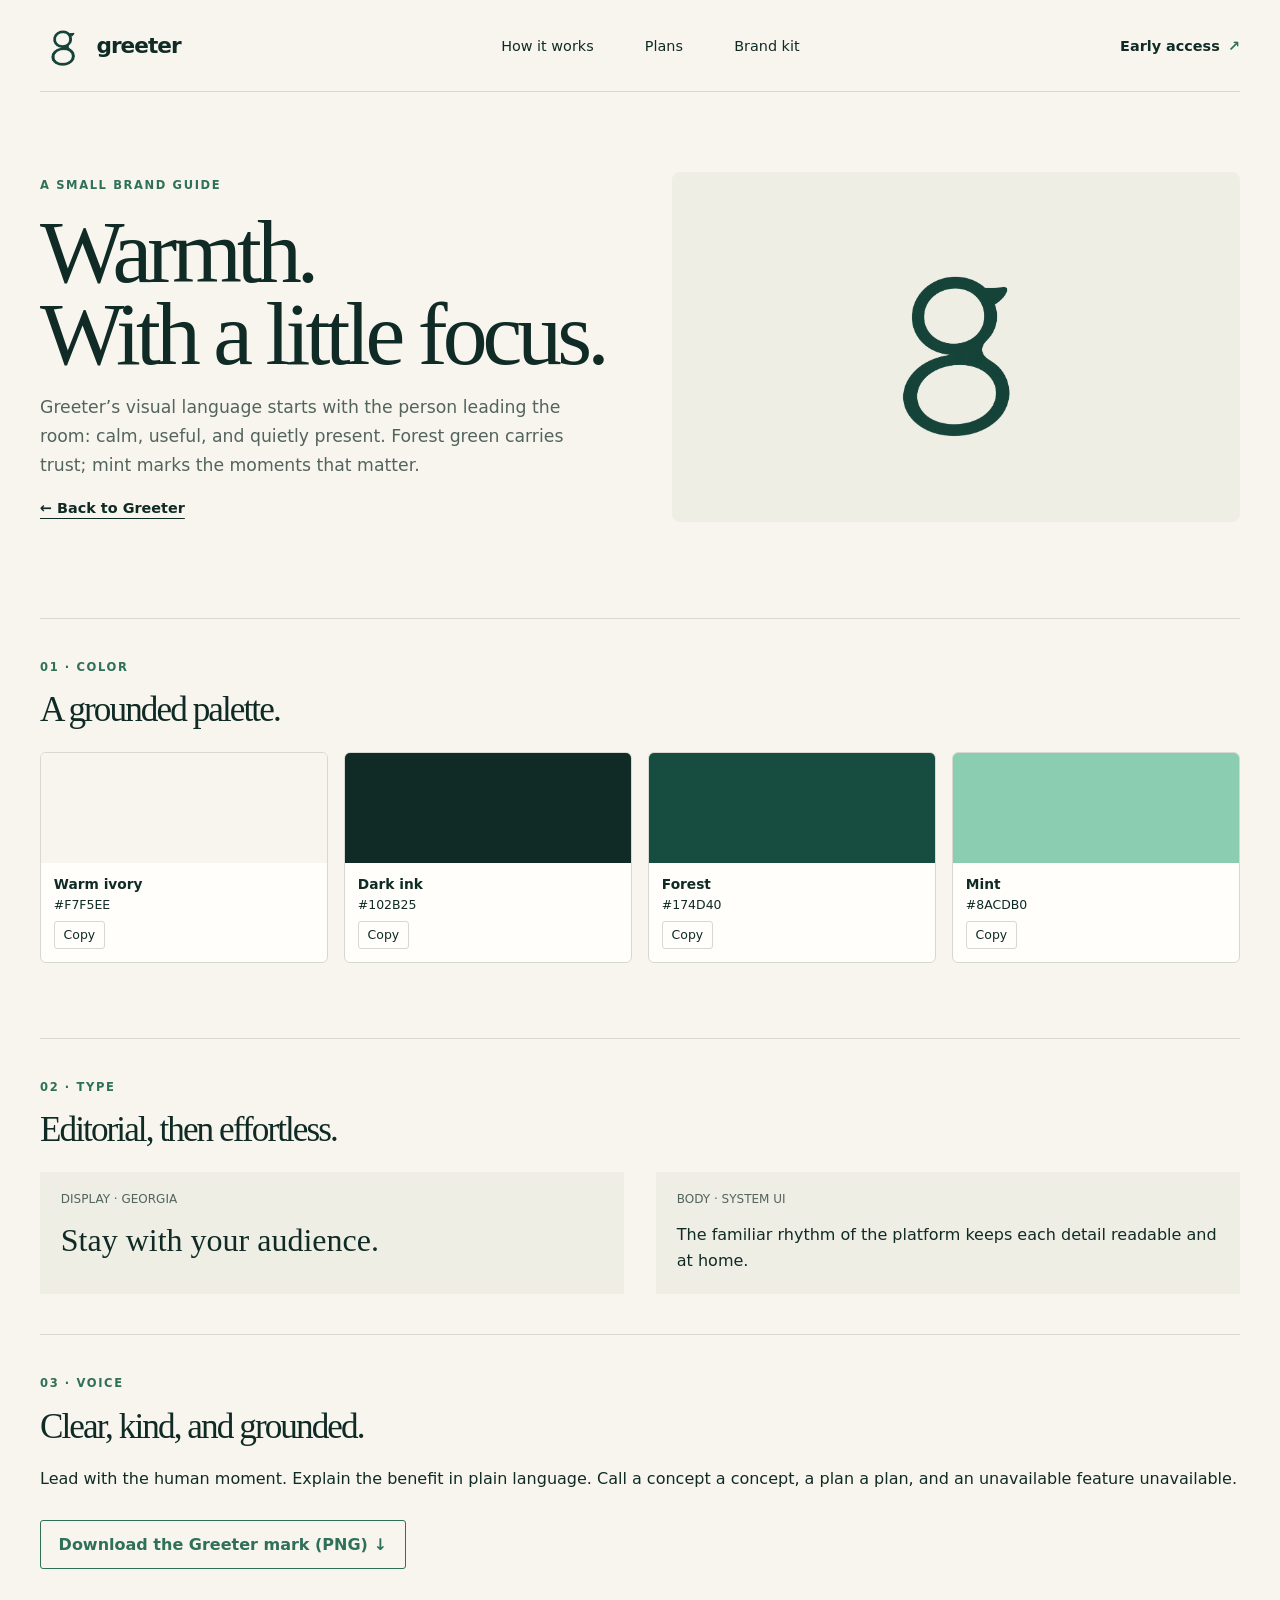
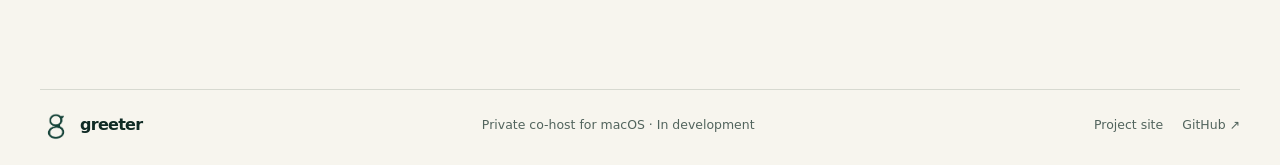
==== brand.html @ 4666f078 "Import Greeter website from reviewed draft" ====
<!doctype html>
<html lang="en">
<head>
  <meta charset="utf-8">
  <meta name="viewport" content="width=device-width, initial-scale=1">
  <meta name="color-scheme" content="light">
  <meta name="description" content="The Greeter brand kit: mark, colors, type, and voice.">
  <title>Greeter brand kit</title>
  <link rel="icon" type="image/png" href="assets/bubble-g.png">
  <link rel="stylesheet" href="styles.css">
  <script src="script.js" defer></script>
</head>
<body class="brand-page">
  <a class="skip-link" href="#main">Skip to content</a>
  <header class="site-header wrap">
    <a class="wordmark" href="index.html" aria-label="Greeter home"><img src="assets/bubble-g.png" width="44" height="44" alt=""><span>greeter</span></a>
    <nav aria-label="Main navigation"><a href="index.html#how">How it works</a><a href="index.html#plans">Plans</a><a href="brand.html" aria-current="page">Brand kit</a></nav>
    <a class="header-link" href="index.html#plans">Early access <span aria-hidden="true">↗</span></a>
  </header>
  <main id="main" class="wrap">
    <section class="brand-hero" aria-labelledby="brand-title">
      <div>
        <p class="eyebrow">A small brand guide</p>
        <h1 id="brand-title">Warmth.<br>With a little focus.</h1>
        <p>Greeter’s visual language starts with the person leading the room: calm, useful, and quietly present. Forest green carries trust; mint marks the moments that matter.</p>
        <a class="text-link" href="index.html">← Back to Greeter</a>
      </div>
      <div class="brand-preview"><img src="assets/bubble-g.png" width="1024" height="1024" alt="Greeter’s forest-green lowercase g speech mark with a mint accent." fetchpriority="high"></div>
    </section>

    <div class="brand-sections">
      <section class="brand-section" aria-labelledby="colors-title">
        <p class="eyebrow">01 · Color</p>
        <h2 id="colors-title">A grounded palette.</h2>
        <div class="swatches">
          <article class="swatch"><div class="swatch-color" style="--swatch:#f7f5ee"></div><div class="swatch-copy"><strong>Warm ivory</strong><span>#F7F5EE</span><button type="button" data-copy="#F7F5EE" aria-label="Copy Warm ivory hex value" hidden>Copy</button></div></article>
          <article class="swatch"><div class="swatch-color" style="--swatch:#102b25"></div><div class="swatch-copy"><strong>Dark ink</strong><span>#102B25</span><button type="button" data-copy="#102B25" aria-label="Copy Dark ink hex value" hidden>Copy</button></div></article>
          <article class="swatch"><div class="swatch-color" style="--swatch:#174d40"></div><div class="swatch-copy"><strong>Forest</strong><span>#174D40</span><button type="button" data-copy="#174D40" aria-label="Copy Forest hex value" hidden>Copy</button></div></article>
          <article class="swatch"><div class="swatch-color" style="--swatch:#8acdb0"></div><div class="swatch-copy"><strong>Mint</strong><span>#8ACDB0</span><button type="button" data-copy="#8ACDB0" aria-label="Copy Mint hex value" hidden>Copy</button></div></article>
        </div>
        <p class="copy-status" role="status" aria-live="polite"></p>
      </section>

      <section class="brand-section" aria-labelledby="type-title">
        <p class="eyebrow">02 · Type</p>
        <h2 id="type-title">Editorial, then effortless.</h2>
        <div class="type-sample">
          <div><span>DISPLAY · GEORGIA</span><p class="type-display">Stay with your audience.</p></div>
          <div><span>BODY · SYSTEM UI</span><p class="type-body">The familiar rhythm of the platform keeps each detail readable and at home.</p></div>
        </div>
      </section>

      <section class="brand-section" aria-labelledby="voice-title">
        <p class="eyebrow">03 · Voice</p>
        <h2 id="voice-title">Clear, kind, and grounded.</h2>
        <p>Lead with the human moment. Explain the benefit in plain language. Call a concept a concept, a plan a plan, and an unavailable feature unavailable.</p>
        <a class="brand-download" href="assets/bubble-g.png" download="bubble-g.png">Download the Greeter mark (PNG) ↓</a>
      </section>
    </div>
  </main>
  <footer class="site-footer wrap">
    <a class="footer-mark" href="index.html"><img src="assets/bubble-g.png" width="32" height="32" alt=""><span>greeter</span></a>
    <p>Private co-host for macOS · In development</p>
    <div><a href="index.html">Project site</a><a href="https://github.com/sirerun/greeter">GitHub ↗</a></div>
  </footer>
</body>
</html>
---- styles.css ----
:root {
  color-scheme: light;
  --paper: #f7f5ee;
  --paper-raised: #fffefa;
  --ink: #102b25;
  --muted: #52645d;
  --forest: #174d40;
  --forest-deep: #10392f;
  --accent: #2f7059;
  --mint: #8acdb0;
  --line: #d7d9d0;
  --soft: #eeeee5;
  --display: Georgia, "Times New Roman", serif;
  --body: system-ui, -apple-system, BlinkMacSystemFont, "Segoe UI", sans-serif;
  font-family: var(--body);
  background: var(--paper);
  color: var(--ink);
}
* { box-sizing: border-box; }
html { scroll-behavior: smooth; scroll-padding-top: 1.5rem; }
body { margin: 0; min-width: 320px; background: var(--paper); color: var(--ink); }
a { color: inherit; text-underline-offset: .22em; }
a:focus-visible, button:focus-visible, summary:focus-visible { outline: 3px solid var(--accent); outline-offset: 4px; border-radius: 4px; }
img { display: block; max-width: 100%; height: auto; }
.wrap { width: min(1200px, calc(100% - 64px)); margin-inline: auto; }
.skip-link { position: absolute; top: -5rem; left: 1rem; z-index: 9; padding: .8rem 1rem; background: var(--ink); color: var(--paper); }
.skip-link:focus { top: 1rem; }
.site-header { min-height: 92px; display: flex; align-items: center; justify-content: space-between; gap: 1.5rem; border-bottom: 1px solid var(--line); }
.wordmark, .footer-mark { display: inline-flex; align-items: center; gap: .65rem; text-decoration: none; font: 650 1.35rem var(--body); letter-spacing: -.045em; }
.wordmark img { width: 46px; height: 46px; object-fit: contain; }
.site-header nav { display: flex; align-items: center; gap: clamp(1.25rem, 4vw, 3.2rem); }
.site-header nav a, .header-link { font-size: .9rem; text-decoration: none; }
.site-header nav a { color: var(--ink); }
.site-header nav a:hover, .header-link:hover { color: var(--accent); }
.header-link { font-weight: 650; white-space: nowrap; }
.header-link span { color: var(--accent); margin-left: .2rem; }
.hero { display: flex; flex-direction: column; align-items: center; padding: clamp(3.6rem, 7vw, 6.5rem) 0 2rem; text-align: center; }
.eyebrow { margin: 0 0 1.1rem; color: var(--accent); font-size: .72rem; font-weight: 720; letter-spacing: .14em; line-height: 1.45; text-transform: uppercase; }
h1, h2, h3, p { margin-top: 0; }
h1, h2 { font-family: var(--display); font-weight: 400; letter-spacing: -.055em; }
h1 { max-width: 1100px; margin-bottom: 1.15rem; font-size: clamp(3.7rem, 8vw, 7.3rem); line-height: .91; }
.hero-intro { max-width: 760px; margin-bottom: 1.3rem; color: var(--muted); font-size: clamp(1rem, 1.7vw, 1.23rem); line-height: 1.65; }
.hero-actions { display: flex; flex-wrap: wrap; align-items: center; justify-content: center; gap: 1.65rem; margin-bottom: 1.6rem; }
.button { min-height: 50px; display: inline-flex; align-items: center; justify-content: center; gap: .75rem; padding: .8rem 1.5rem; border: 1px solid transparent; border-radius: 999px; font-size: .9rem; font-weight: 650; text-decoration: none; transition: background-color .18s ease, transform .18s ease; }
.button:hover { transform: translateY(-2px); }
.button-primary { min-width: 196px; background: var(--forest); color: #fff; }
.button-primary:hover { background: var(--forest-deep); }
.text-link { color: var(--ink); font-size: .9rem; font-weight: 550; text-decoration-thickness: 1px; text-underline-offset: .3rem; }
.concept-frame { width: min(100%, 980px); margin: .2rem auto 0; }
.concept-frame img { width: 100%; height: auto; object-fit: contain; }
.concept-frame figcaption { margin-top: -.5rem; color: var(--muted); font-size: .75rem; }
.how { padding-block: clamp(4.5rem, 8vw, 7.4rem); border-top: 1px solid var(--line); }
.how h2, .plans h2, .faq h2, .brand-section h2 { max-width: 800px; margin-bottom: 1rem; font-size: clamp(2.7rem, 5.5vw, 4.8rem); line-height: .99; }
.section-intro { max-width: 710px; margin-bottom: 3rem; color: var(--muted); font-size: 1.08rem; line-height: 1.7; }
.principles { display: grid; grid-template-columns: repeat(3, 1fr); border-top: 1px solid var(--line); }
.principles article { padding: 1.5rem 1.5rem 0 0; }
.principle-index { display: inline-block; margin-bottom: 1.25rem; color: var(--accent); font-family: var(--display); font-size: 1rem; }
.principles h3, .plan-option h3 { margin-bottom: .55rem; font: 400 1.45rem var(--display); }
.principles p { max-width: 300px; margin-bottom: 0; color: var(--muted); font-size: .92rem; line-height: 1.65; }
.plans { display: grid; grid-template-columns: minmax(260px, .75fr) minmax(0, 1.25fr); gap: clamp(3rem, 9vw, 9rem); padding-block: clamp(4.5rem, 8vw, 7.4rem); border-top: 1px solid var(--line); }
.plans-heading > p:last-child { max-width: 360px; color: var(--muted); line-height: 1.65; }
.plans h2 { font-size: clamp(2.7rem, 5vw, 4.4rem); }
.plan-options { display: grid; grid-template-columns: 1fr 1fr; column-gap: 2rem; align-content: start; }
.plan-option { padding: 1.35rem 0 1.5rem; border-top: 1px solid var(--line); }
.plan-kind { margin-bottom: .55rem; color: var(--muted); font-size: .78rem; }
.plan-option h3 { margin-bottom: .3rem; font-size: 1.4rem; }
.price { display: flex; align-items: baseline; gap: .5rem; margin: 0; }
.price > span:first-child { font: 400 clamp(2.7rem, 5vw, 4rem) var(--display); letter-spacing: -.05em; }
.price-unit { color: var(--muted); font-size: .82rem; }
.usage-note { grid-column: 1 / -1; margin: .7rem 0 0; padding: 1.15rem 1.25rem; border-left: 3px solid var(--accent); background: var(--soft); color: var(--muted); font-size: .88rem; line-height: 1.65; }
.usage-note strong { color: var(--ink); }
.faq { padding-block: clamp(4.5rem, 8vw, 7.4rem); border-top: 1px solid var(--line); }
.faq h2 { margin-bottom: 2.4rem; }
.faq-list { max-width: 850px; border-top: 1px solid var(--line); }
.faq details { border-bottom: 1px solid var(--line); }
.faq summary { position: relative; padding: 1.2rem 2rem 1.2rem 0; cursor: pointer; font: 400 1.2rem var(--display); list-style: none; }
.faq summary::-webkit-details-marker { display: none; }
.faq summary::after { content: "+"; position: absolute; right: .1rem; color: var(--accent); font: 1.4rem var(--body); }
.faq details[open] summary::after { content: "−"; }
.faq details p { max-width: 710px; margin: 0; padding: 0 0 1.35rem; color: var(--muted); line-height: 1.65; }
.site-footer { display: flex; align-items: center; justify-content: space-between; gap: 1.5rem; padding-block: 1.15rem 1.5rem; border-top: 1px solid var(--line); }
.footer-mark { gap: .5rem; font-size: 1rem; }
.footer-mark img { width: 32px; height: 32px; object-fit: contain; }
.site-footer p, .site-footer > div { margin: 0; color: var(--muted); font-size: .78rem; }
.site-footer > div { display: flex; gap: 1.2rem; }
.site-footer a { text-decoration: none; }
.site-footer a:hover { text-decoration: underline; }
.brand-page { min-height: 100vh; }
.brand-hero { display: grid; grid-template-columns: 1fr 1fr; align-items: center; gap: 4rem; padding-block: 5rem 4rem; }
.brand-hero h1 { font-size: clamp(3.5rem, 7vw, 6rem); }
.brand-hero p:not(.eyebrow) { max-width: 540px; color: var(--muted); font-size: 1.08rem; line-height: 1.7; }
.brand-preview { display: grid; min-height: 350px; place-items: center; border-radius: 8px; background: var(--soft); }
.brand-preview img { width: min(58%, 210px); }
.brand-sections { padding-block: 2rem 5rem; }
.brand-section { padding: 2.5rem 0; border-top: 1px solid var(--line); }
.brand-section h2 { margin-bottom: 1.5rem; font-size: 2.2rem; }
.swatches { display: grid; grid-template-columns: repeat(4, 1fr); gap: 1rem; }
.swatch { overflow: hidden; border: 1px solid var(--line); border-radius: 6px; background: var(--paper-raised); }
.swatch-color { min-height: 110px; background: var(--swatch); }
.swatch-copy { display: flex; flex-direction: column; gap: .3rem; padding: .8rem; font-size: .78rem; }
.swatch-copy strong { font-size: .86rem; }
.swatch-copy button { align-self: flex-start; margin-top: .25rem; padding: .35rem .55rem; border: 1px solid var(--line); border-radius: 3px; background: transparent; color: var(--ink); font: inherit; cursor: pointer; }
.swatch-copy button:hover { background: var(--soft); }
.type-sample { display: grid; grid-template-columns: 1fr 1fr; gap: 2rem; }
.type-sample > div { padding: 1.3rem; background: var(--soft); }
.type-sample span { display: block; margin-bottom: 1rem; color: var(--muted); font-size: .75rem; }
.type-display { margin: 0; font: 2rem var(--display); }
.type-body { margin: 0; line-height: 1.6; }
.brand-download { display: inline-flex; margin-top: 1rem; padding: .9rem 1.1rem; border: 1px solid var(--accent); border-radius: 3px; color: var(--accent); font-weight: 650; text-decoration: none; }
.brand-download:hover { background: var(--forest); color: #fff; }
.copy-status { min-height: 1.4em; margin: 1rem 0 0; color: var(--muted); font-size: .85rem; }
@media (max-width: 760px) {
  .wrap { width: min(100% - 40px, 620px); }
  .site-header { min-height: 78px; flex-wrap: wrap; gap: .5rem 1rem; padding-block: .8rem; }
  .wordmark img { width: 38px; height: 38px; }
  .site-header nav { order: 3; width: 100%; justify-content: space-between; gap: .8rem; padding: .35rem 0 .15rem; }
  .site-header nav a, .header-link { font-size: .82rem; }
  .hero { padding-block: 3.8rem 1.5rem; }
  h1 { font-size: clamp(3.35rem, 13vw, 5.7rem); }
  .hero-intro { max-width: 560px; }
  .concept-frame { margin-top: .35rem; }
  .concept-frame figcaption { margin-top: .1rem; }
  .how, .plans, .faq { padding-block: 4.5rem; }
  .principles { grid-template-columns: 1fr; }
  .principles article { display: grid; grid-template-columns: 32px 1fr; column-gap: .6rem; padding: 1.2rem 0; border-bottom: 1px solid var(--line); }
  .principle-index { grid-row: span 2; margin: .15rem 0 0; }
  .principles h3 { margin-bottom: .3rem; }
  .principles p { max-width: none; }
  .plans { grid-template-columns: 1fr; gap: 2rem; }
  .plan-options { column-gap: 1.2rem; }
  .brand-hero { grid-template-columns: 1fr; gap: 2rem; padding-block: 3.5rem; }
  .brand-preview { min-height: 250px; }
  .swatches { grid-template-columns: repeat(2, 1fr); }
  .type-sample { grid-template-columns: 1fr; gap: 1rem; }
}
@media (max-width: 420px) {
  .wrap { width: calc(100% - 32px); }
  .site-header nav a, .header-link { font-size: .76rem; }
  .header-link { max-width: 106px; text-align: right; }
  .hero-actions { gap: 1rem; }
  .plan-options { grid-template-columns: 1fr; }
  .usage-note, .plan-footnote { grid-column: auto; }
  .site-footer { flex-wrap: wrap; }
  .site-footer p { order: 3; flex-basis: 100%; }
}
@media (prefers-reduced-motion: reduce) {
  *, *::before, *::after { scroll-behavior: auto !important; transition-duration: .01ms !important; animation-duration: .01ms !important; animation-iteration-count: 1 !important; }
}
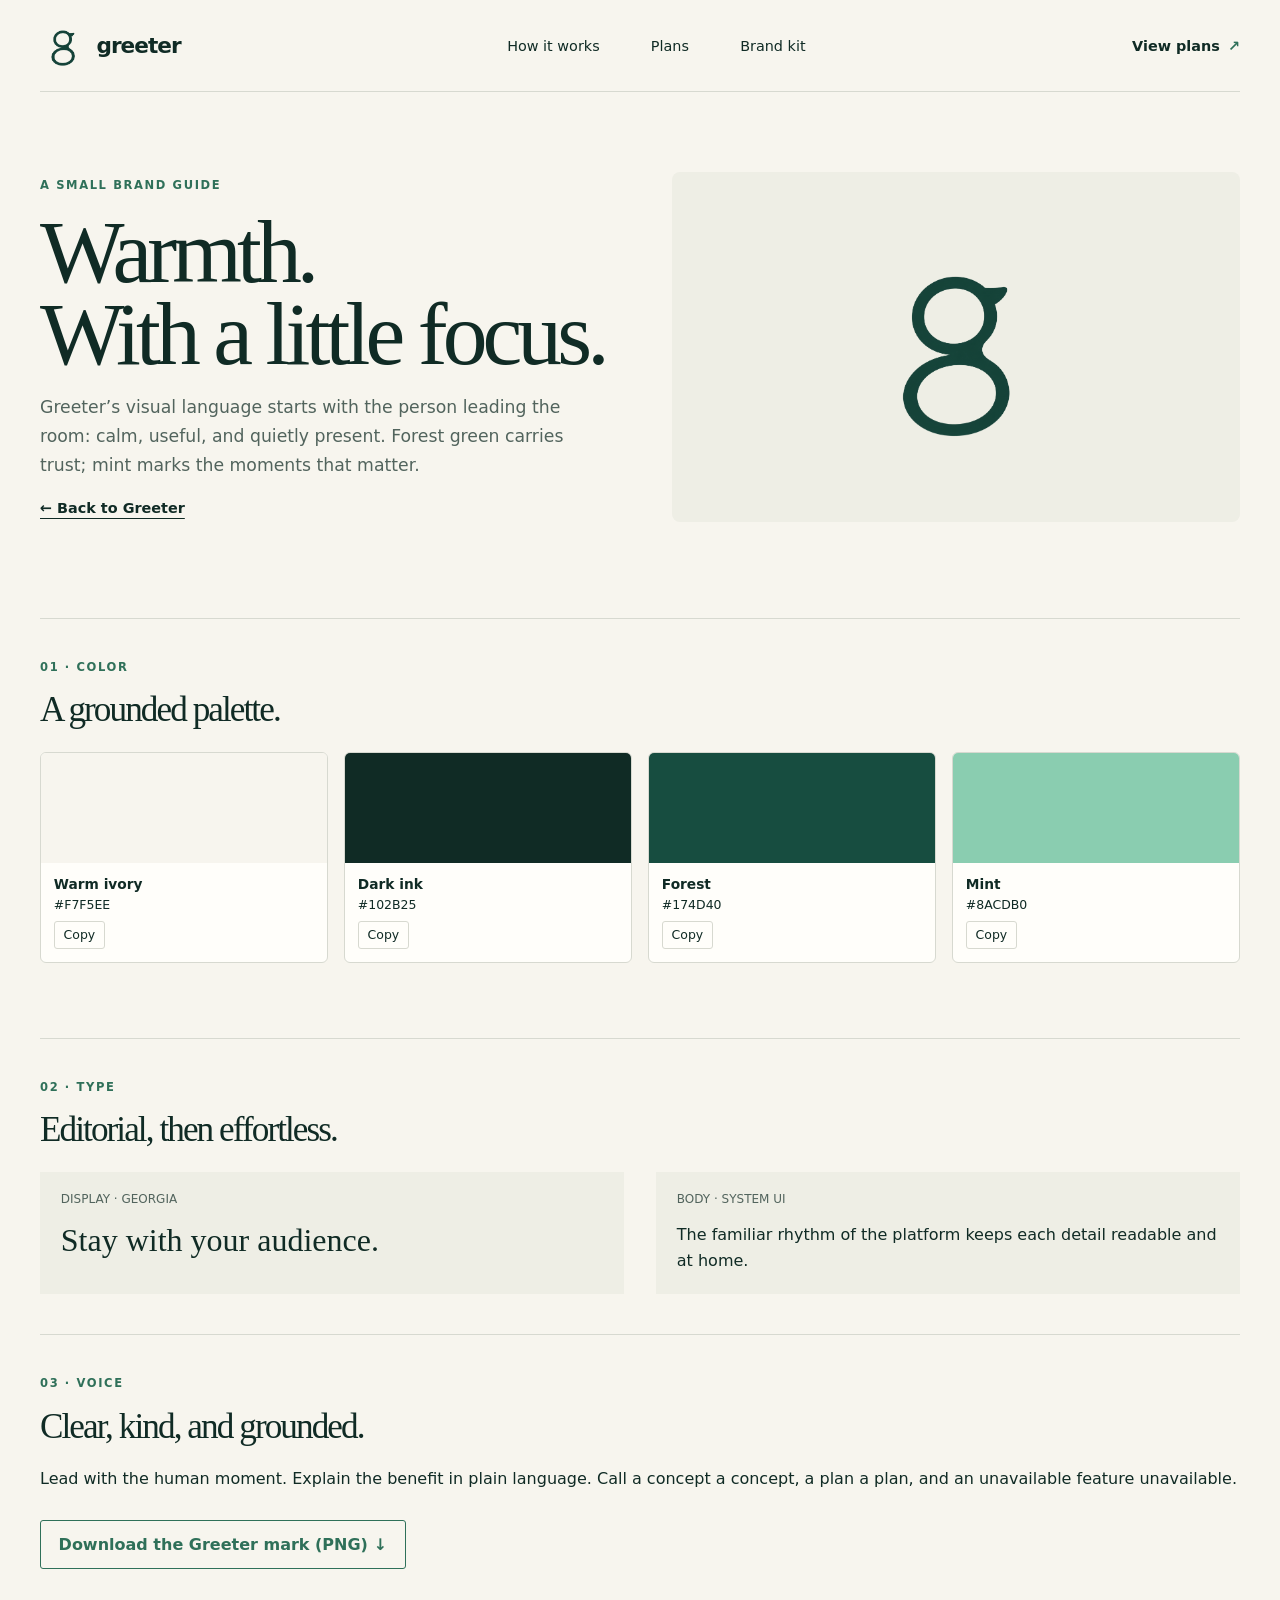
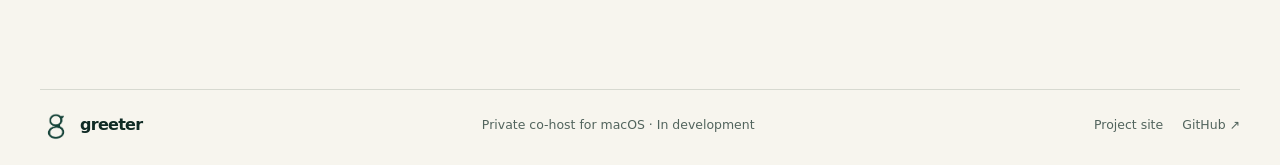
==== commit 096f1967: "Label plans links for their actual destination" ====
--- a/brand.html
+++ b/brand.html
@@ -15,7 +15,7 @@
   <header class="site-header wrap">
     <a class="wordmark" href="index.html" aria-label="Greeter home"><img src="assets/bubble-g.png" width="44" height="44" alt=""><span>greeter</span></a>
     <nav aria-label="Main navigation"><a href="index.html#how">How it works</a><a href="index.html#plans">Plans</a><a href="brand.html" aria-current="page">Brand kit</a></nav>
-    <a class="header-link" href="index.html#plans">Early access <span aria-hidden="true">↗</span></a>
+    <a class="header-link" href="index.html#plans">View plans <span aria-hidden="true">↗</span></a>
   </header>
   <main id="main" class="wrap">
     <section class="brand-hero" aria-labelledby="brand-title">
